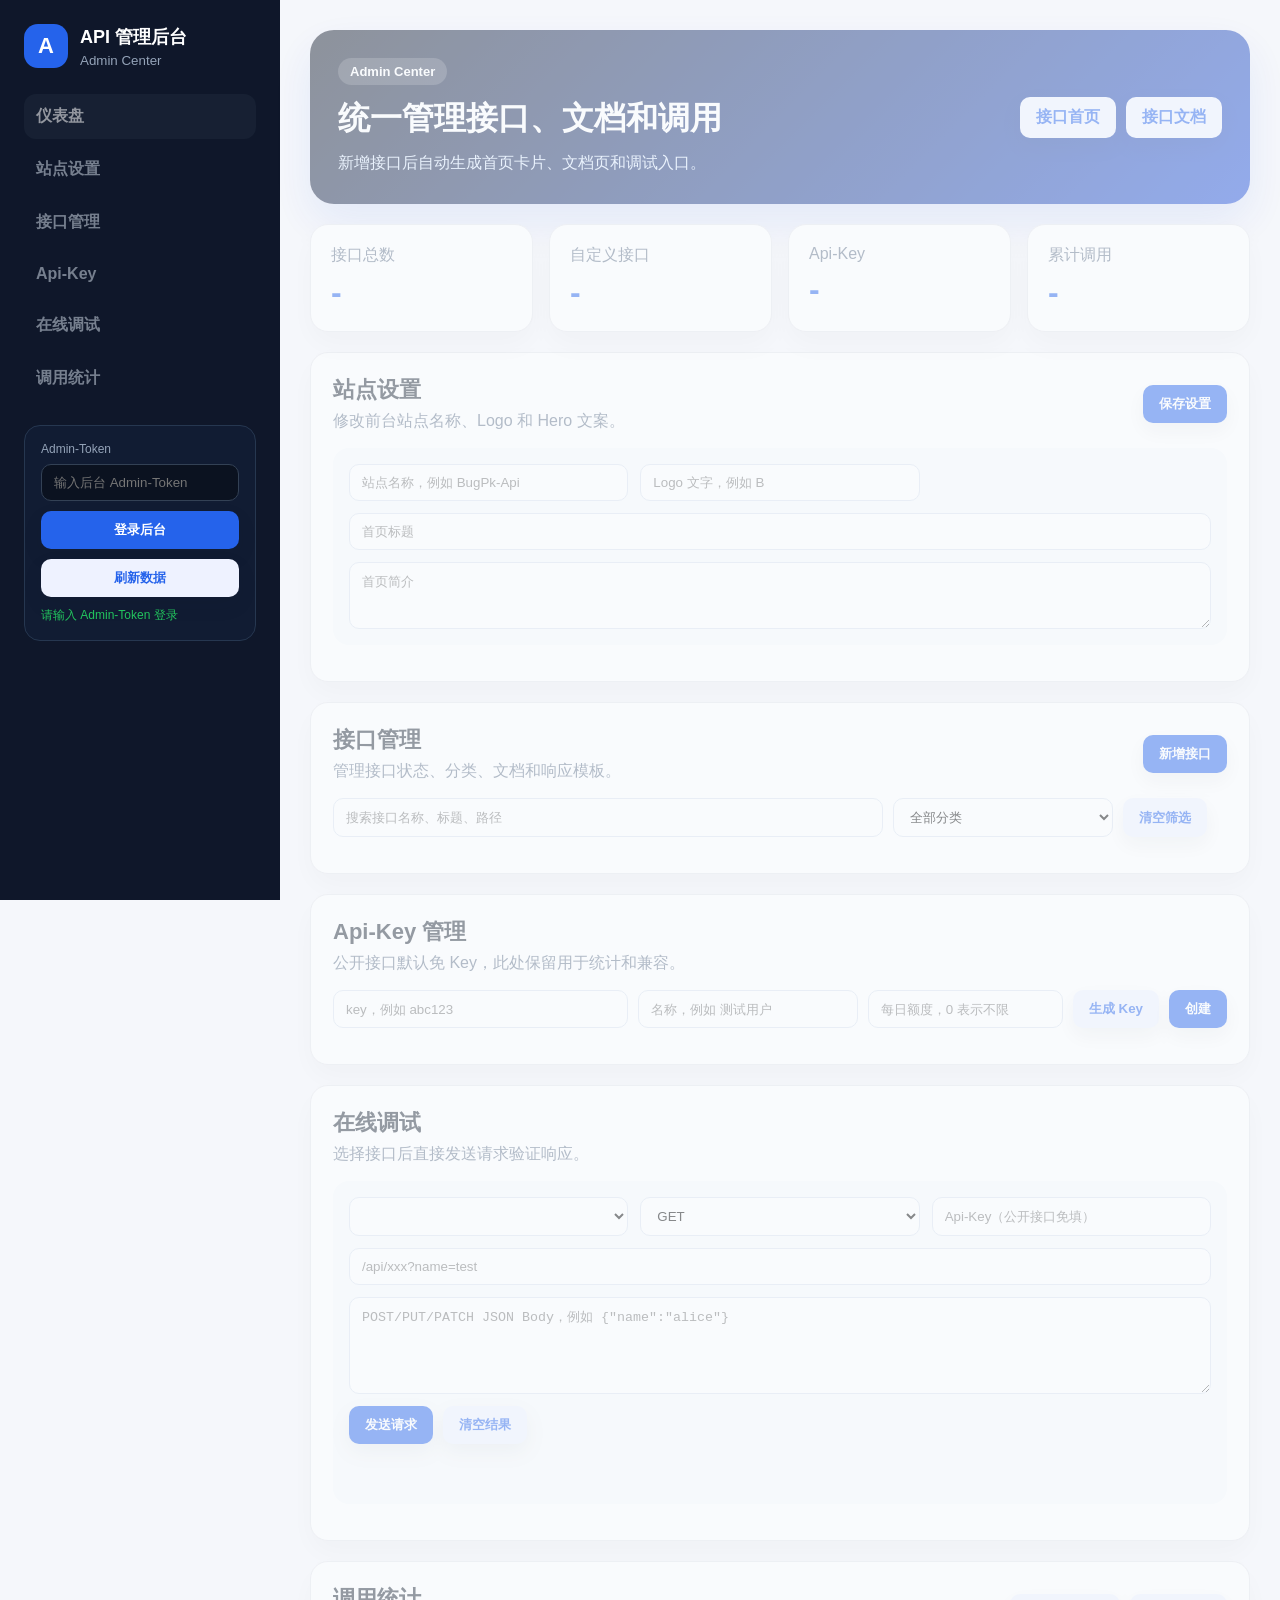
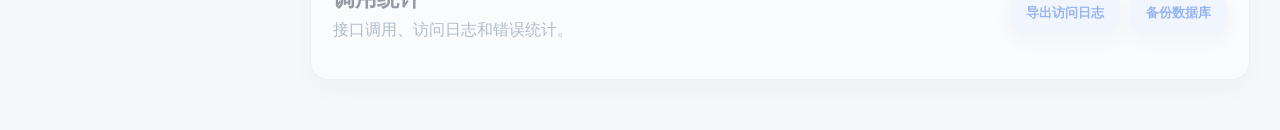
==== frontend/admin.html @ be7625be "feat: complete API platform - 30+ endpoints, admin dashboard, frontend, tests" ====
<!doctype html>
<html lang="zh-CN">
<head>
  <meta charset="utf-8">
  <meta name="viewport" content="width=device-width, initial-scale=1">
  <meta http-equiv="Cache-Control" content="no-store, no-cache, must-revalidate, max-age=0">
  <title>API 管理后台</title>
  <link rel="stylesheet" href="/static/admin.css?v=20260618-admin2">
</head>
<body class="admin-page admin-locked">
<div class="admin-shell">
  <aside class="admin-sidebar">
    <div class="admin-brand"><span>A</span><div><b>API 管理后台</b><small>Admin Center</small></div></div>
    <nav class="admin-menu">
      <a href="#dashboard" class="active">仪表盘</a>
      <a href="#site">站点设置</a>
      <a href="#apis">接口管理</a>
      <a href="#keys">Api-Key</a>
      <a href="#debugger">在线调试</a>
      <a href="#stats">调用统计</a>
    </nav>
    <div class="admin-auth">
      <label>Admin-Token</label>
      <input id="token" type="password" placeholder="输入后台 Admin-Token">
      <button class="btn primary" onclick="login()">登录后台</button>
      <button class="btn ghost" onclick="reloadAll()">刷新数据</button>
      <div id="status" class="hint"></div>
    </div>
  </aside>

  <main class="admin-content">
    <section class="admin-hero" id="dashboard">
      <div>
        <span class="badge">Admin Center</span>
        <h1>统一管理接口、文档和调用</h1>
        <p>新增接口后自动生成首页卡片、文档页和调试入口。</p>
      </div>
      <div class="admin-actions"><a class="btn ghost" href="/">接口首页</a><a class="btn ghost" href="/#api-list-container">接口文档</a></div>
    </section>

    <section class="admin-stats">
      <div><span>接口总数</span><b id="countApis">-</b></div>
      <div><span>自定义接口</span><b id="countCustom">-</b></div>
      <div><span>Api-Key</span><b id="countKeys">-</b></div>
      <div><span>累计调用</span><b id="countCalls">-</b></div>
    </section>

    <section class="admin-panel" id="site">
      <div class="panel-head"><div><h2>站点设置</h2><p>修改前台站点名称、Logo 和 Hero 文案。</p></div><button class="btn primary" onclick="saveSiteSettings()">保存设置</button></div>
      <div class="admin-form-grid">
        <input id="siteName" placeholder="站点名称，例如 BugPk-Api">
        <input id="logoText" placeholder="Logo 文字，例如 B">
        <input id="heroTitleInput" class="full" placeholder="首页标题">
        <textarea id="heroSubtitleInput" class="full" rows="3" placeholder="首页简介"></textarea>
      </div>
    </section>

    <section class="admin-panel" id="apis">
      <div class="panel-head"><div><h2>接口管理</h2><p>管理接口状态、分类、文档和响应模板。</p></div><button class="btn primary" onclick="openApiForm()">新增接口</button></div>
      <div class="admin-filter">
        <input id="adminApiSearch" placeholder="搜索接口名称、标题、路径" oninput="renderApisTable()">
        <select id="adminCategoryFilter" onchange="renderApisTable()"><option value="">全部分类</option></select>
        <button class="btn ghost" onclick="clearApiFilter()">清空筛选</button>
      </div>
      <div id="apiForm" class="admin-form-grid hidden"></div>
      <div id="apisTable" class="table-wrap"></div>
    </section>

    <section class="admin-panel" id="keys">
      <div class="panel-head"><div><h2>Api-Key 管理</h2><p>公开接口默认免 Key，此处保留用于统计和兼容。</p></div></div>
      <div class="admin-filter">
        <input id="newKey" placeholder="key，例如 abc123">
        <input id="newName" placeholder="名称，例如 测试用户">
        <input id="newQuota" type="number" min="0" placeholder="每日额度，0 表示不限">
        <button class="btn ghost" onclick="generateKey()">生成 Key</button>
        <button class="btn primary" onclick="createKey()">创建</button>
      </div>
      <div id="keysTable" class="table-wrap"></div>
    </section>

    <section class="admin-panel" id="debugger">
      <div class="panel-head"><div><h2>在线调试</h2><p>选择接口后直接发送请求验证响应。</p></div></div>
      <div class="admin-form-grid">
        <select id="debugApi" onchange="fillDebugPath()"></select>
        <select id="debugMethod"><option>GET</option><option>POST</option><option>PUT</option><option>PATCH</option><option>DELETE</option></select>
        <input id="debugKey" placeholder="Api-Key（公开接口免填）">
        <input id="debugPath" class="full" placeholder="/api/xxx?name=test">
        <textarea id="debugBody" class="full" rows="5" placeholder='POST/PUT/PATCH JSON Body，例如 {"name":"alice"}'></textarea>
        <div class="full admin-actions"><button class="btn primary" onclick="debugRequest()">发送请求</button><button class="btn ghost" onclick="$('debugResult').textContent=''">清空结果</button></div>
        <pre id="debugResult" class="full"></pre>
      </div>
    </section>

    <section class="admin-panel" id="stats">
      <div class="panel-head"><div><h2>调用统计</h2><p>接口调用、访问日志和错误统计。</p></div><div class="admin-actions"><button class="btn ghost" onclick="downloadAccessLogs()">导出访问日志</button><button class="btn ghost" onclick="downloadDatabase()">备份数据库</button></div></div>
      <div id="statsBox"></div>
    </section>
  </main>
</div>
<script>window.__ADMIN_BASE__ = location.pathname.replace(/\/$/, "") || "/manage-api";</script>
<script src="/static/admin.js?v=20260618-admin2"></script>
</body>
</html>
---- static/admin.css ----
*{box-sizing:border-box}body{margin:0;font-family:-apple-system,BlinkMacSystemFont,"Segoe UI","Microsoft YaHei",Arial,sans-serif}a{text-decoration:none;color:inherit}code,pre{font-family:Consolas,Monaco,monospace}.btn{border:0;border-radius:10px;padding:10px 16px;font-weight:800;cursor:pointer;background:#fff;color:#2563eb;box-shadow:0 8px 20px rgba(15,23,42,.08)}.btn.primary{background:#2563eb;color:#fff}.btn.ghost{background:#eef2ff;color:#2563eb}.btn.tiny{padding:6px 9px;font-size:12px}.btn.warn{background:#fff7ed;color:#ea580c}.btn.danger{background:#fee2e2;color:#dc2626}.btn.ok{background:#dcfce7;color:#16a34a}.badge{display:inline-flex;align-items:center;border-radius:999px;padding:6px 12px;background:rgba(255,255,255,.18);font-size:13px;font-weight:800}.admin-page{background:#f5f7fb;color:#1f2937}.admin-shell{min-height:100vh;display:grid;grid-template-columns:280px minmax(0,1fr)}.admin-sidebar{position:sticky;top:0;height:100vh;background:#0f172a;color:#fff;padding:24px;overflow:auto}.admin-brand{display:flex;gap:12px;align-items:center;margin-bottom:26px}.admin-brand span{width:44px;height:44px;border-radius:14px;background:#2563eb;display:grid;place-items:center;font-weight:900;font-size:22px}.admin-brand b{display:block;font-size:18px}.admin-brand small{display:block;color:#94a3b8;margin-top:4px}.admin-menu{display:grid;gap:8px;margin-bottom:24px}.admin-menu a{padding:12px;border-radius:12px;color:#cbd5e1;font-weight:800}.admin-menu a:hover,.admin-menu a.active{background:#1e293b;color:#fff}.admin-auth{background:#111c33;border:1px solid #263750;border-radius:16px;padding:16px}.admin-auth label{display:block;color:#94a3b8;font-size:12px;margin-bottom:8px}.admin-auth input{width:100%;border:1px solid #334155;background:#0b1220;color:#fff;border-radius:10px;padding:10px 12px;outline:none}.admin-auth .btn{width:100%;margin-top:10px}.admin-content{padding:30px;min-width:0}.admin-locked .admin-content{opacity:.45;pointer-events:none}.admin-locked .admin-menu{opacity:.55;pointer-events:none}.admin-hero{background:linear-gradient(135deg,#111827,#1d4ed8);color:#fff;border-radius:24px;padding:28px;display:flex;justify-content:space-between;gap:18px;align-items:center;box-shadow:0 18px 44px rgba(29,78,216,.18)}.admin-hero h1{font-size:32px;margin:12px 0 8px}.admin-hero p{margin:0;color:#dbeafe;line-height:1.7}.admin-actions{display:flex;gap:10px;flex-wrap:wrap}.admin-stats{display:grid;grid-template-columns:repeat(auto-fit,minmax(170px,1fr));gap:16px;margin:20px 0}.admin-stats div,.admin-panel,.admin-card{background:#fff;border:1px solid #e5e7eb;border-radius:18px;box-shadow:0 12px 30px rgba(15,23,42,.06)}.admin-stats div{padding:20px}.admin-stats span{display:block;color:#64748b}.admin-stats b{display:block;font-size:32px;margin-top:8px;color:#2563eb}.admin-panel{padding:22px;margin-bottom:20px}.panel-head{display:flex;align-items:center;justify-content:space-between;gap:14px;margin-bottom:16px}.panel-head h2{margin:0;font-size:22px}.panel-head p{margin:6px 0 0;color:#64748b}.admin-form-grid{display:grid;grid-template-columns:repeat(3,minmax(0,1fr));gap:12px;margin:14px 0;padding:16px;background:#f8fafc;border-radius:16px}.admin-form-grid .full{grid-column:1/-1}.admin-form-grid .check{display:flex;gap:8px;align-items:center}.admin-filter{display:grid;grid-template-columns:1fr 220px auto auto auto;gap:10px;margin-bottom:14px}.admin-filter input,.admin-filter select,.admin-form-grid input,.admin-form-grid textarea,.admin-form-grid select{width:100%;border:1px solid #dbe3ef;border-radius:10px;padding:10px 12px;outline:none;background:#fff}.table-wrap{overflow:auto}.admin-table{width:100%;border-collapse:collapse;min-width:860px}.admin-table th,.admin-table td{padding:13px 10px;border-bottom:1px solid #eef2f7;text-align:left;vertical-align:top}.admin-table th{font-size:13px;color:#64748b;background:#f8fafc}.title{font-weight:900}.muted{color:#64748b;font-size:13px}.tag{background:#e0e7ff;color:#3730a3;border-radius:999px;padding:3px 7px;font-size:11px;font-weight:900}.tag.soft{background:#dcfce7;color:#166534}.ops{white-space:nowrap;display:flex;gap:6px;flex-wrap:wrap}.status{border-radius:999px;padding:5px 9px;font-size:12px;font-weight:900}.status.on{background:#dcfce7;color:#16a34a}.status.off{background:#fee2e2;color:#dc2626}.admin-split{display:grid;grid-template-columns:repeat(auto-fit,minmax(260px,1fr));gap:16px}.admin-card{padding:18px}.admin-card h3{margin-top:0}.hidden{display:none!important}.hint{font-size:12px;color:#94a3b8;margin-top:10px}.hint.ok{color:#22c55e}.hint.danger{color:#f87171}@media(max-width:900px){.admin-shell{grid-template-columns:1fr}.admin-sidebar{position:static;height:auto}.admin-content{padding:18px}.admin-hero{display:block}.admin-actions{margin-top:14px}.admin-form-grid,.admin-filter{grid-template-columns:1fr}.panel-head{display:block}}
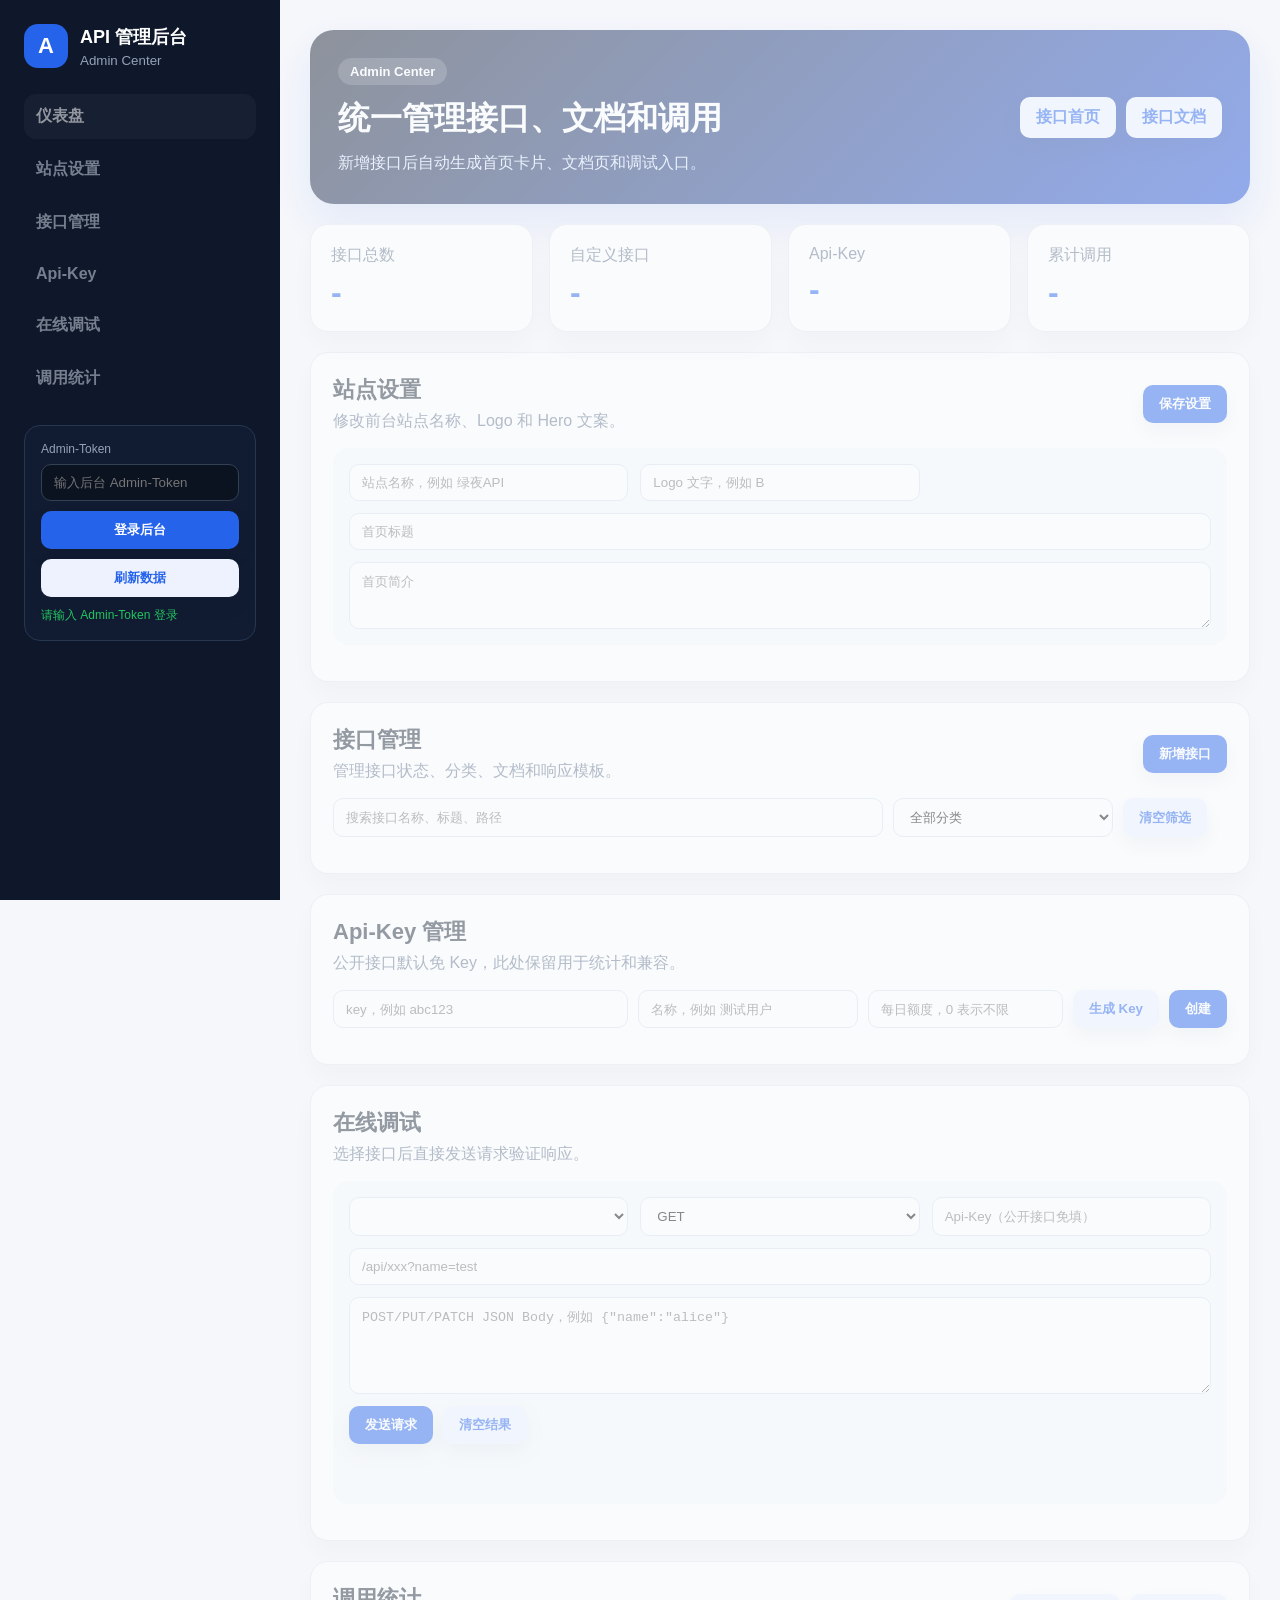
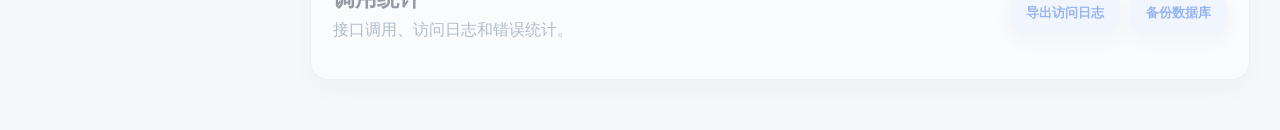
==== commit 8eab8efa: "rebrand: rename to 绿夜API" ====
--- a/frontend/admin.html
+++ b/frontend/admin.html
@@ -48,7 +48,7 @@
     <section class="admin-panel" id="site">
       <div class="panel-head"><div><h2>站点设置</h2><p>修改前台站点名称、Logo 和 Hero 文案。</p></div><button class="btn primary" onclick="saveSiteSettings()">保存设置</button></div>
       <div class="admin-form-grid">
-        <input id="siteName" placeholder="站点名称，例如 BugPk-Api">
+        <input id="siteName" placeholder="站点名称，例如 绿夜API">
         <input id="logoText" placeholder="Logo 文字，例如 B">
         <input id="heroTitleInput" class="full" placeholder="首页标题">
         <textarea id="heroSubtitleInput" class="full" rows="3" placeholder="首页简介"></textarea>
